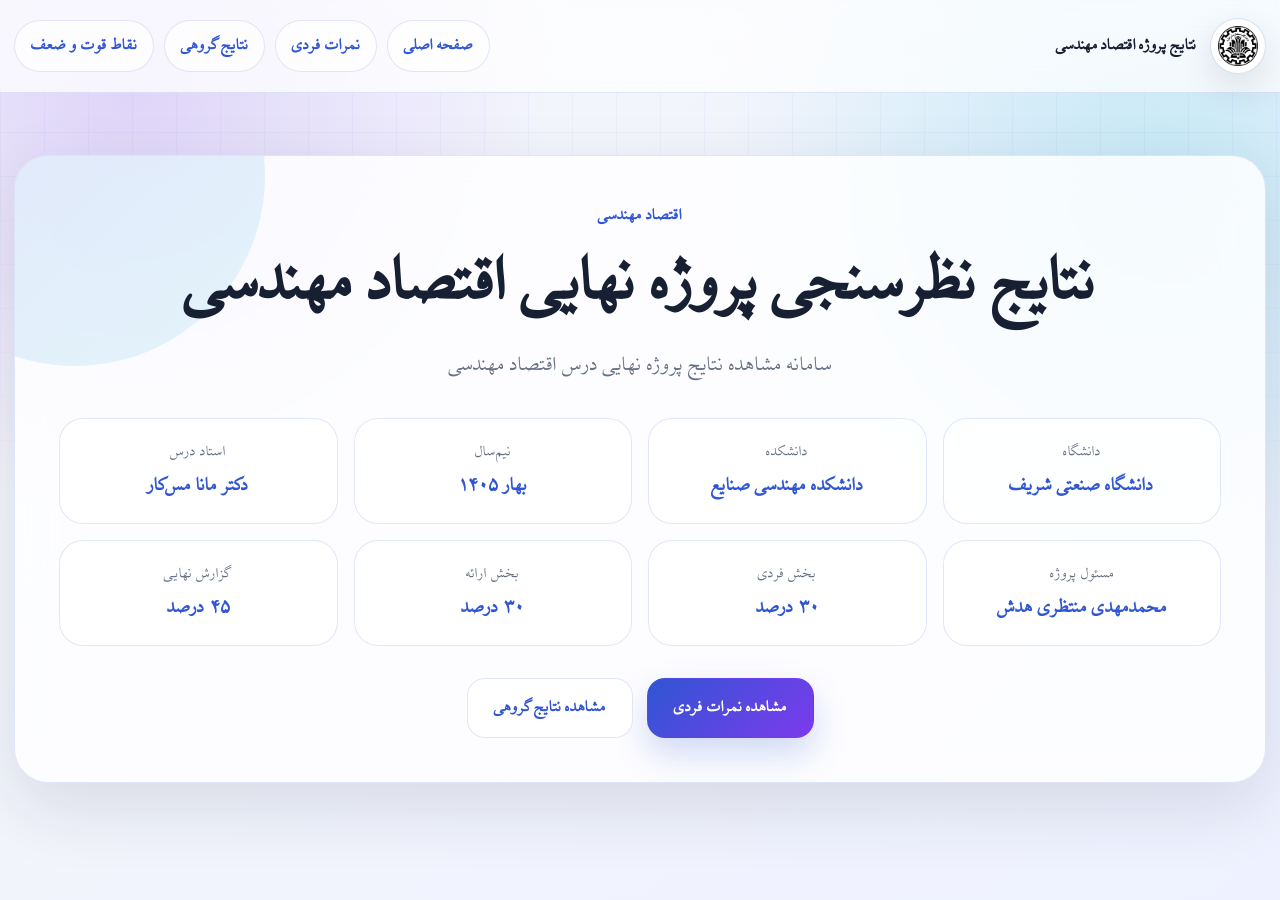
==== docs/index.html @ 081add63 "Initial survey website" ====
<!doctype html>
<html lang="fa" dir="rtl">
<head>
  <meta charset="utf-8">
  <meta name="viewport" content="width=device-width, initial-scale=1">
  <title>نتایج نظرسنجی پروژه نهایی اقتصاد مهندسی</title>
  <link rel="stylesheet" href="assets/styles.css">
</head>
<body>
  
<nav class="nav">
  <div class="container nav-inner">
    <a class="brand" href="index.html">
      <div class="logo">SUT</div>
      <span>نتایج پروژه اقتصاد مهندسی</span>
    </a>
    <div class="nav-links">
      <a href="index.html">صفحه اصلی</a>
      <a href="individual.html">نمرات فردی</a>
      <a href="groups.html">نتایج گروهی</a>
      <a href="comments.html">نقاط قوت و ضعف</a>
    </div>
  </div>
</nav>


  <main class="hero">
    <div class="container center-shell">
      <div class="hero-card">
        <div class="kicker" id="courseName"></div>
        <h1 id="siteTitle"></h1>
        <p class="lead" id="description"></p>

        <div class="meta-grid">
          <div class="meta-item">
            <div class="meta-label">دانشگاه</div>
            <div class="meta-value" id="university"></div>
          </div>
          <div class="meta-item">
            <div class="meta-label">دانشکده</div>
            <div class="meta-value" id="faculty"></div>
          </div>
          <div class="meta-item">
            <div class="meta-label">نیم‌سال</div>
            <div class="meta-value" id="term"></div>
          </div>
          <div class="meta-item">
            <div class="meta-label">استاد درس</div>
            <div class="meta-value" id="instructor"></div>
          </div>
          <div class="meta-item">
            <div class="meta-label">مسئول پروژه</div>
            <div class="meta-value" id="projectManager"></div>
          </div>
          <div class="meta-item">
            <div class="meta-label">بخش فردی</div>
            <div class="meta-value">۳۰ درصد</div>
          </div>
          <div class="meta-item">
            <div class="meta-label">بخش ارائه</div>
            <div class="meta-value">۳۰ درصد</div>
          </div>
          <div class="meta-item">
            <div class="meta-label">گزارش نهایی</div>
            <div class="meta-value">۴۵ درصد</div>
          </div>
        </div>

        <div class="actions">
          <a class="btn" href="individual.html">مشاهده نمرات فردی</a>
          <a class="btn secondary" href="groups.html">مشاهده نتایج گروهی</a>
        </div>
      </div>
    </div>
  </main>

  <script src="assets/app.js"></script>
  <script>initHome();</script>
</body>
</html>
---- docs/assets/styles.css ----
@font-face {
  font-family: "XB Niloofar";
  src: url("fonts/XB_Niloofar.ttf") format("truetype");
  font-weight: normal;
  font-style: normal;
  font-display: swap;
}

:root {
  --bg-1: #f5f7fb;
  --bg-2: #eef1ff;
  --card: rgba(255, 255, 255, 0.82);
  --card-solid: #ffffff;
  --text: #172033;
  --muted: #657085;
  --primary: #3056d3;
  --primary-2: #7c3aed;
  --accent: #06b6d4;
  --accent-2: #f59e0b;
  --line: rgba(48, 86, 211, 0.14);
  --shadow: 0 24px 70px rgba(23, 32, 51, 0.12);
  --shadow-hover: 0 28px 90px rgba(48, 86, 211, 0.20);
  --radius-xl: 34px;
  --radius-lg: 24px;
  --radius-md: 18px;
}

* {
  box-sizing: border-box;
}

html {
  direction: rtl;
  scroll-behavior: smooth;
}

body {
  margin: 0;
  font-family: "XB Niloofar", Tahoma, Arial, sans-serif;
  background:
    radial-gradient(circle at 10% 10%, rgba(124, 58, 237, 0.18), transparent 30%),
    radial-gradient(circle at 90% 20%, rgba(6, 182, 212, 0.18), transparent 32%),
    linear-gradient(135deg, var(--bg-1), var(--bg-2));
  color: var(--text);
  line-height: 2;
  min-height: 100vh;
  text-align: justify;
}

body::before {
  content: "";
  position: fixed;
  inset: 0;
  pointer-events: none;
  background-image:
    linear-gradient(rgba(48, 86, 211, 0.045) 1px, transparent 1px),
    linear-gradient(90deg, rgba(48, 86, 211, 0.045) 1px, transparent 1px);
  background-size: 44px 44px;
  mask-image: linear-gradient(to bottom, black, transparent 75%);
}

a {
  color: inherit;
  text-decoration: none;
}

.container {
  width: min(1480px, calc(100% - 36px));
  margin: 0 auto;
}

.center-shell {
  display: flex;
  justify-content: center;
}

.nav {
  padding: 18px 0;
  border-bottom: 1px solid var(--line);
  background: rgba(255, 255, 255, 0.74);
  backdrop-filter: blur(18px);
  position: sticky;
  top: 0;
  z-index: 50;
}

.nav-inner {
  display: flex;
  align-items: center;
  justify-content: space-between;
  gap: 22px;
}

.brand {
  display: flex;
  align-items: center;
  gap: 14px;
  font-weight: 900;
  letter-spacing: -0.3px;
}

.logo {
  width: 56px;
  height: 56px;
  border-radius: 22px;
  background: linear-gradient(135deg, var(--primary), var(--primary-2));
  color: white;
  display: grid;
  place-items: center;
  font-weight: 900;
  box-shadow: var(--shadow);
  overflow: hidden;
  transition: 0.25s ease;
}

.logo:hover {
  transform: rotate(-4deg) scale(1.03);
}

.logo img {
  width: 100%;
  height: 100%;
  object-fit: cover;
}

.nav-links {
  display: flex;
  gap: 10px;
  flex-wrap: wrap;
}

.nav-links a {
  padding: 9px 16px;
  border: 1px solid var(--line);
  border-radius: 999px;
  background: rgba(255, 255, 255, 0.70);
  color: var(--primary);
  font-weight: 800;
  transition: 0.25s ease;
}

.nav-links a:hover {
  color: white;
  background: linear-gradient(135deg, var(--primary), var(--primary-2));
  transform: translateY(-2px);
  box-shadow: 0 14px 32px rgba(48, 86, 211, 0.22);
}

.hero {
  padding: 62px 0 30px;
}

.hero-card {
  width: 100%;
  background: var(--card);
  border: 1px solid var(--line);
  border-radius: var(--radius-xl);
  padding: 44px;
  box-shadow: var(--shadow);
  backdrop-filter: blur(18px);
  position: relative;
  overflow: hidden;
  transition: 0.3s ease;
}

.hero-card:hover,
.card:hover {
  transform: translateY(-3px);
  box-shadow: var(--shadow-hover);
}

.hero-card::after {
  content: "";
  position: absolute;
  width: 380px;
  height: 380px;
  border-radius: 50%;
  left: -130px;
  top: -170px;
  background: linear-gradient(135deg, rgba(48, 86, 211, 0.13), rgba(6, 182, 212, 0.10));
  z-index: -1;
}

.kicker {
  color: var(--primary);
  font-weight: 900;
  margin-bottom: 10px;
  text-align: center;
}

h1 {
  font-size: clamp(34px, 5vw, 64px);
  line-height: 1.35;
  margin: 0 0 16px;
  text-align: center;
  letter-spacing: -1px;
}

h2 {
  margin: 0 0 18px;
  font-size: 30px;
  text-align: center;
}

h3 {
  margin: 0 0 12px;
  text-align: center;
}

.lead {
  color: var(--muted);
  font-size: 21px;
  max-width: 900px;
  margin: 0 auto;
  text-align: center;
}

.meta-grid {
  display: grid;
  grid-template-columns: repeat(4, minmax(0, 1fr));
  gap: 16px;
  margin-top: 32px;
}

.meta-item {
  background: rgba(255, 255, 255, 0.76);
  border: 1px solid var(--line);
  border-radius: var(--radius-lg);
  padding: 18px;
  text-align: center;
  transition: 0.25s ease;
}

.meta-item:hover {
  transform: translateY(-4px);
  background: white;
  box-shadow: 0 18px 40px rgba(23, 32, 51, 0.10);
}

.meta-label {
  color: var(--muted);
  font-size: 15px;
}

.meta-value {
  font-weight: 900;
  color: var(--primary);
  font-size: 19px;
}

.actions {
  display: flex;
  justify-content: center;
  gap: 14px;
  flex-wrap: wrap;
  margin-top: 32px;
}

.btn {
  display: inline-flex;
  align-items: center;
  justify-content: center;
  min-height: 52px;
  padding: 13px 26px;
  border-radius: 18px;
  font-weight: 900;
  border: 1px solid transparent;
  background: linear-gradient(135deg, var(--primary), var(--primary-2));
  color: white;
  cursor: pointer;
  transition: 0.25s ease;
  box-shadow: 0 16px 34px rgba(48, 86, 211, 0.22);
}

.btn:hover {
  transform: translateY(-3px);
  box-shadow: 0 22px 48px rgba(48, 86, 211, 0.30);
}

.btn.secondary {
  background: rgba(255, 255, 255, 0.85);
  color: var(--primary);
  border-color: var(--line);
  box-shadow: none;
}

.btn.secondary:hover {
  color: white;
  background: linear-gradient(135deg, var(--accent), var(--primary));
}

.section {
  padding: 34px 0;
}

.card {
  width: 100%;
  background: var(--card);
  border: 1px solid var(--line);
  border-radius: var(--radius-xl);
  padding: 30px;
  box-shadow: var(--shadow);
  margin-bottom: 22px;
  backdrop-filter: blur(18px);
  transition: 0.3s ease;
}

.table-wrap {
  overflow-x: auto;
  border-radius: var(--radius-lg);
  border: 1px solid var(--line);
  background: var(--card-solid);
  box-shadow: inset 0 1px 0 rgba(255,255,255,0.70);
}

table {
  border-collapse: separate;
  border-spacing: 0;
  width: 100%;
  min-width: 980px;
  background: white;
  overflow: hidden;
}

th, td {
  padding: 14px 12px;
  border-bottom: 1px solid rgba(101, 112, 133, 0.14);
  text-align: center;
  vertical-align: middle;
}

th {
  background: linear-gradient(180deg, #eef3ff, #e7ecff);
  color: #1f3a8a;
  font-weight: 900;
  position: sticky;
  top: 0;
  z-index: 2;
}

td {
  transition: 0.2s ease;
}

tr:hover td {
  background: #f8fbff;
}

.indicator-col {
  border-right: 2px solid rgba(48, 86, 211, 0.20);
}

.stat-cell {
  min-width: 170px;
}

.stat-main {
  font-weight: 900;
  color: var(--primary);
  font-size: 19px;
}

.stat-sub {
  color: var(--muted);
  font-size: 15px;
  margin-top: 2px;
}

.badge {
  display: inline-flex;
  align-items: center;
  justify-content: center;
  border-radius: 999px;
  padding: 5px 12px;
  font-weight: 900;
  min-width: 92px;
  white-space: nowrap;
}

.badge.ok {
  background: #e8f8ef;
  color: #087443;
}

.badge.no {
  background: #eef1f7;
  color: #657085;
}

.badge.own {
  background: #fff4db;
  color: #9a5b00;
}

.grade-pill {
  display: inline-flex;
  align-items: center;
  justify-content: center;
  min-width: 70px;
  padding: 6px 14px;
  border-radius: 14px;
  background: linear-gradient(135deg, rgba(48, 86, 211, 0.12), rgba(124, 58, 237, 0.12));
  color: var(--primary);
  font-weight: 900;
}

.search-box {
  display: flex;
  justify-content: center;
  gap: 10px;
  flex-wrap: wrap;
  margin: 18px 0 24px;
}

input, select {
  min-height: 48px;
  padding: 10px 16px;
  border: 1px solid var(--line);
  border-radius: 16px;
  font: inherit;
  background: white;
  min-width: min(100%, 360px);
  outline: none;
  transition: 0.2s ease;
  text-align: center;
}

input:focus {
  border-color: rgba(48, 86, 211, 0.45);
  box-shadow: 0 0 0 5px rgba(48, 86, 211, 0.10);
}

.group-grid {
  display: grid;
  grid-template-columns: repeat(4, minmax(0, 1fr));
  gap: 16px;
}

.group-button {
  border: 1px solid var(--line);
  background: rgba(255, 255, 255, 0.84);
  border-radius: var(--radius-lg);
  padding: 20px;
  cursor: pointer;
  text-align: center;
  transition: 0.25s ease;
  min-height: 132px;
}

.group-button:hover {
  transform: translateY(-5px);
  box-shadow: var(--shadow-hover);
  border-color: rgba(48, 86, 211, 0.38);
  background: white;
}

.group-button strong {
  color: var(--primary);
  display: block;
  font-size: 23px;
}

.group-button span {
  display: block;
  color: var(--muted);
  margin-top: 8px;
}

.comments-table {
  display: grid;
  gap: 14px;
}

.comment-row {
  display: grid;
  grid-template-columns: 110px 1fr 1fr;
  gap: 14px;
  align-items: stretch;
}

.comment-index,
.comment-box {
  background: white;
  border: 1px solid var(--line);
  border-radius: var(--radius-md);
  padding: 16px;
}

.comment-index {
  display: grid;
  place-items: center;
  font-weight: 900;
  color: var(--primary);
  background: linear-gradient(180deg, #eef3ff, #ffffff);
  text-align: center;
}

.comment-box {
  text-align: justify;
  transition: 0.25s ease;
}

.comment-box:hover {
  transform: translateY(-2px);
  box-shadow: 0 16px 35px rgba(23, 32, 51, 0.09);
}

.comment-title {
  text-align: center;
  font-weight: 900;
  color: var(--primary);
  margin-bottom: 8px;
}

.empty {
  color: var(--muted);
  text-align: center;
  padding: 20px;
}

.footer {
  padding: 32px 0;
  color: var(--muted);
  text-align: center;
}

@media (max-width: 1100px) {
  .meta-grid {
    grid-template-columns: repeat(2, 1fr);
  }

  .group-grid {
    grid-template-columns: repeat(2, 1fr);
  }

  .comment-row {
    grid-template-columns: 1fr;
  }
}

@media (max-width: 650px) {
  .container {
    width: min(100% - 22px, 1480px);
  }

  .meta-grid,
  .group-grid {
    grid-template-columns: 1fr;
  }

  .hero-card,
  .card {
    padding: 22px;
    border-radius: 24px;
  }

  h1 {
    font-size: 32px;
  }

  .nav-inner {
    flex-direction: column;
  }

  .nav-links {
    justify-content: center;
  }
}

/* PATCH_V2_START */

/* اجبار فونت روی همه اجزای سایت، مخصوصاً صفحه نظرات */
html,
body,
body *,
button,
input,
select,
textarea,
table,
th,
td,
.comment-box,
.comment-box *,
.comment-index,
.group-button,
.group-button * {
  font-family: "XB Niloofar", Tahoma, Arial, sans-serif !important;
}

/* استفاده بیشتر از عرض صفحه و وسط‌چین ماندن ساختار */
.container {
  width: min(1640px, calc(100% - 28px)) !important;
  margin-left: auto !important;
  margin-right: auto !important;
}

.card,
.hero-card {
  width: 100% !important;
  margin-left: auto !important;
  margin-right: auto !important;
}

/* لوگوی گرد با پس‌زمینه سفید، مناسب لوگوی دانشگاه */
.logo {
  border-radius: 50% !important;
  background: #ffffff !important;
  border: 1px solid rgba(48, 86, 211, 0.18) !important;
  padding: 7px !important;
  color: #3056d3 !important;
  box-shadow: 0 14px 36px rgba(23, 32, 51, 0.12) !important;
}

.logo img {
  width: 100% !important;
  height: 100% !important;
  object-fit: contain !important;
}

/* هدر ثابت هنگام اسکرول داخل جدول */
.table-wrap {
  max-height: 78vh !important;
  overflow: auto !important;
  position: relative !important;
}

th {
  position: sticky !important;
  top: 0 !important;
  z-index: 5 !important;
}

/* تفکیک بهتر ستون‌ها در جدول نمرات گروهی */
.group-stats-table th,
.group-stats-table td {
  border-left: 2px solid rgba(48, 86, 211, 0.13) !important;
}

.group-stats-table th:last-child,
.group-stats-table td:last-child {
  border-left: none !important;
}

.group-stats-table td:nth-child(2),
.group-stats-table td:nth-child(4) {
  background: rgba(48, 86, 211, 0.035) !important;
}

.group-stats-table td:nth-child(3) {
  background: rgba(6, 182, 212, 0.045) !important;
}

/* هدر قابل کلیک برای سورت */
.sort-head {
  width: 100%;
  border: 0;
  background: transparent;
  color: inherit;
  cursor: pointer;
  font: inherit;
  font-weight: 900;
  padding: 4px 6px;
  border-radius: 12px;
  transition: 0.2s ease;
}

.sort-head:hover {
  background: rgba(48, 86, 211, 0.10);
  transform: translateY(-1px);
}

.sort-head.active {
  background: linear-gradient(135deg, rgba(48, 86, 211, 0.14), rgba(124, 58, 237, 0.13));
  color: #1f3a8a;
}

.sort-icon {
  display: inline-block;
  margin-right: 6px;
  color: #7c3aed;
  font-weight: 900;
}

/* خوانایی بهتر سلول‌های آماری */
.stat-cell {
  min-width: 220px !important;
  text-align: center !important;
}

.stat-main {
  font-size: 20px !important;
}

.stat-sub {
  font-size: 16px !important;
}

/* همراستایی نظرها */
.comments-table {
  width: 100%;
}

.comment-row {
  grid-template-columns: 110px minmax(0, 1fr) minmax(0, 1fr) !important;
  align-items: stretch !important;
}

.comment-box {
  min-height: 100% !important;
  display: block !important;
  text-align: justify !important;
  text-align-last: auto !important;
}

.comment-title {
  text-align: center !important;
}

@media (max-width: 1100px) {
  .comment-row {
    grid-template-columns: 1fr !important;
  }
}

/* PATCH_V2_END */

/* PATCH_V4_FLOATING_HEADERS_START */

/* حذف رفتار sticky قبلی و ظاهر سایه‌دار */
.table-wrap {
  max-height: none !important;
  overflow-x: auto !important;
  overflow-y: visible !important;
  position: relative !important;
  border-radius: 24px !important;
}

.table-wrap thead,
.table-wrap thead th,
.table-wrap th {
  position: static !important;
  top: auto !important;
  z-index: auto !important;
  box-shadow: none !important;
}

.table-wrap thead th::after {
  display: none !important;
}

/* ظاهر ساده، تمیز و بدون سایه برای هدر اصلی */
.table-wrap th {
  background: #eaf0ff !important;
  color: #1f3a8a !important;
  border-bottom: 1px solid rgba(48, 86, 211, 0.20) !important;
}

/* هدر شناور ساخته‌شده با JS */
.floating-table-header {
  position: fixed;
  display: none;
  overflow: hidden;
  pointer-events: auto;
  background: #eaf0ff;
  border: 1px solid rgba(48, 86, 211, 0.18);
  border-bottom: 1px solid rgba(48, 86, 211, 0.28);
  border-radius: 0 0 18px 18px;
  z-index: 45;
}

.floating-table-header table {
  border-collapse: separate !important;
  border-spacing: 0 !important;
  table-layout: fixed !important;
  background: #eaf0ff !important;
}

.floating-table-header th {
  background: #eaf0ff !important;
  color: #1f3a8a !important;
  border-bottom: 1px solid rgba(48, 86, 211, 0.20) !important;
  box-shadow: none !important;
  position: static !important;
  white-space: normal !important;
  text-align: center !important;
  vertical-align: middle !important;
}

/* عرض مناسب ستون نمره مشارکت */
#individualHeader th:last-child,
#individualBody td:last-child {
  min-width: 220px !important;
  width: 220px !important;
  white-space: nowrap !important;
}

#individualHeader th:nth-last-child(2),
#individualBody td:nth-last-child(2) {
  min-width: 140px !important;
  width: 140px !important;
  white-space: nowrap !important;
}

#individualHeader th:last-child {
  line-height: 1.7 !important;
  padding-left: 24px !important;
  padding-right: 24px !important;
}

/* عرض بهتر برای هدرهای سورت جدول گروهی */
.group-stats-table th {
  min-width: 250px !important;
}

.group-stats-table th:first-child {
  min-width: 220px !important;
}

/* جلوگیری از فشرده‌شدن badgeها */
#individualBody .badge {
  min-width: 112px !important;
}

/* PATCH_V4_FLOATING_HEADERS_END */

/* PATCH_V5_MOBILE_SAFE_START */

/* اسکرول نرم جدول‌ها روی گوشی */
.table-wrap {
  -webkit-overflow-scrolling: touch !important;
  overscroll-behavior-x: contain !important;
}

/* راهنمای بصری برای اینکه کاربر بفهمد جدول افقی اسکرول دارد */
.table-wrap::after {
  content: "";
  position: sticky;
  left: 0;
  top: 0;
  display: block;
  width: 34px;
  height: 100%;
  pointer-events: none;
}

/* موبایل و تبلت‌های کوچک */
@media (max-width: 768px) {
  body {
    line-height: 1.9 !important;
    font-size: 16px !important;
  }

  .container {
    width: calc(100% - 18px) !important;
  }

  .nav {
    position: sticky !important;
    top: 0 !important;
    padding: 10px 0 !important;
  }

  .nav-inner {
    gap: 10px !important;
  }

  .brand {
    justify-content: center !important;
    width: 100% !important;
    font-size: 15px !important;
  }

  .logo {
    width: 46px !important;
    height: 46px !important;
    border-radius: 50% !important;
  }

  .nav-links {
    width: 100% !important;
    justify-content: center !important;
    gap: 7px !important;
  }

  .nav-links a {
    font-size: 14px !important;
    padding: 7px 11px !important;
  }

  .hero {
    padding: 24px 0 16px !important;
  }

  .hero-card,
  .card {
    border-radius: 22px !important;
    padding: 18px !important;
  }

  h1 {
    font-size: 26px !important;
    line-height: 1.55 !important;
  }

  h2 {
    font-size: 22px !important;
  }

  .lead {
    font-size: 17px !important;
  }

  .meta-grid {
    grid-template-columns: 1fr !important;
    gap: 10px !important;
  }

  .meta-item {
    padding: 13px !important;
  }

  .actions {
    flex-direction: column !important;
    align-items: stretch !important;
  }

  .btn {
    width: 100% !important;
    min-height: 48px !important;
  }

  .search-box input {
    width: 100% !important;
    min-width: 0 !important;
  }

  /* جدول‌ها روی موبایل افقی اسکرول شوند نه اینکه صفحه را بشکنند */
  table {
    min-width: 980px !important;
  }

  .group-stats-table {
    min-width: 860px !important;
  }

  th,
  td {
    padding: 10px 8px !important;
    font-size: 15px !important;
  }

  .badge {
    min-width: 96px !important;
    font-size: 14px !important;
    padding: 4px 9px !important;
  }

  .grade-pill {
    min-width: 68px !important;
    font-size: 15px !important;
  }

  #individualHeader th:last-child,
  #individualBody td:last-child {
    min-width: 220px !important;
    width: 220px !important;
  }

  .group-grid {
    grid-template-columns: 1fr !important;
  }

  .group-button {
    min-height: 105px !important;
    padding: 16px !important;
  }

  .comment-row {
    grid-template-columns: 1fr !important;
    gap: 10px !important;
  }

  .comment-index {
    min-height: 44px !important;
  }

  .comment-box {
    padding: 13px !important;
  }

  /* روی گوشی hover واقعی نداریم؛ حرکت‌ها را کم می‌کنیم تا صفحه نلرزد */
  .hero-card:hover,
  .card:hover,
  .group-button:hover,
  .comment-box:hover,
  .btn:hover,
  .nav-links a:hover {
    transform: none !important;
  }

  /* هدر شناور روی موبایل ساده‌تر و کم‌ریسک‌تر باشد */
  .floating-table-header {
    border-radius: 0 0 14px 14px !important;
    max-width: calc(100vw - 18px) !important;
  }

  .floating-table-header th {
    font-size: 14px !important;
    padding: 9px 7px !important;
  }
}

/* موبایل خیلی کوچک */
@media (max-width: 420px) {
  h1 {
    font-size: 23px !important;
  }

  .nav-links a {
    font-size: 13px !important;
    padding: 6px 9px !important;
  }

  table {
    min-width: 940px !important;
  }

  .group-stats-table {
    min-width: 820px !important;
  }

  th,
  td {
    font-size: 14px !important;
  }
}

/* PATCH_V5_MOBILE_SAFE_END */

/* PRIVACY_NOTE_CARD_START */
.privacy-note-card {
  background: linear-gradient(135deg, rgba(48, 86, 211, 0.08), rgba(6, 182, 212, 0.08)) !important;
  border: 1px solid rgba(48, 86, 211, 0.18) !important;
  box-shadow: none !important;
}

.privacy-note-card p {
  margin: 0;
  text-align: center;
  color: #3056d3;
  font-weight: 900;
  font-size: 18px;
}
/* PRIVACY_NOTE_CARD_END */
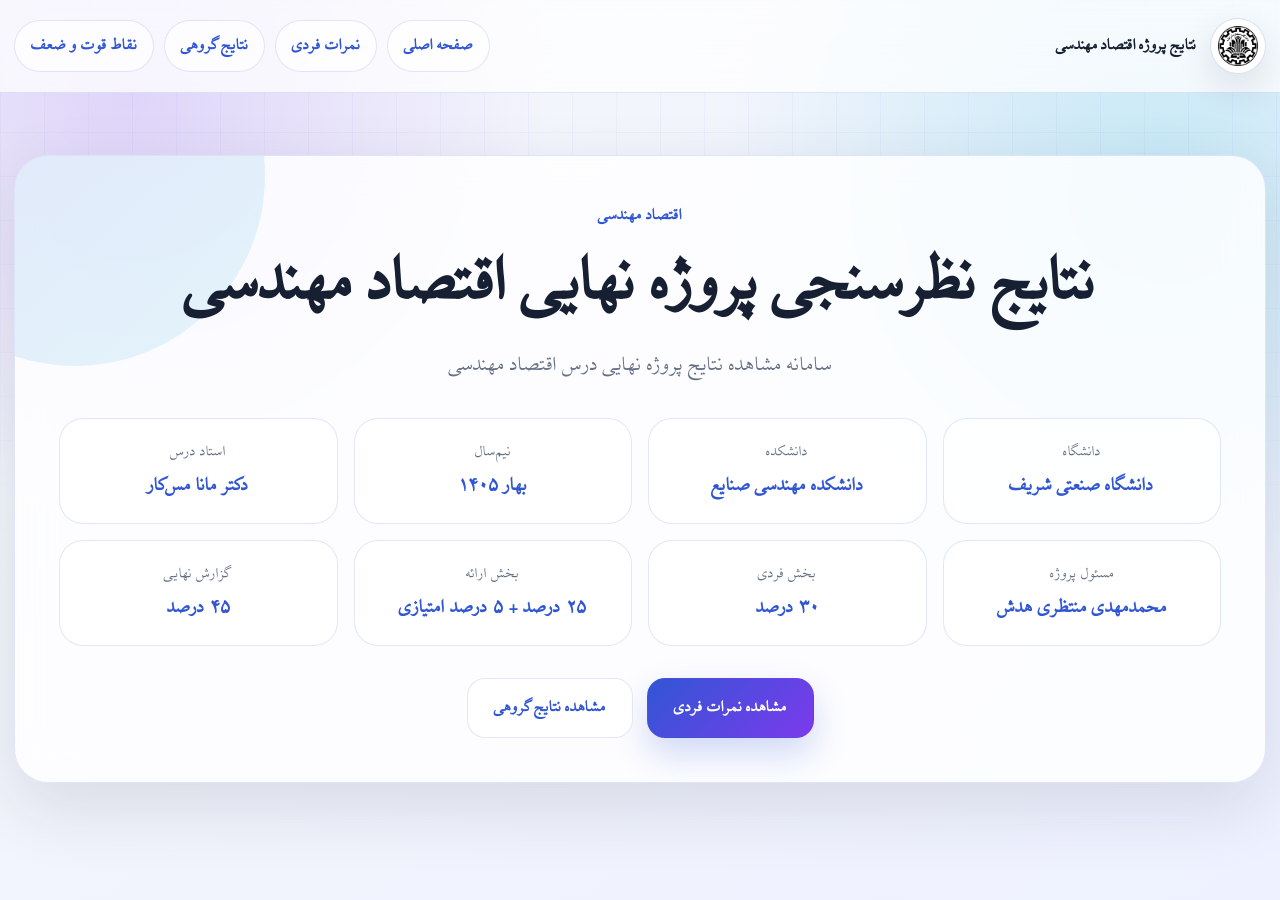
==== commit cd4d968a: "Final review" ====
--- a/docs/index.html
+++ b/docs/index.html
@@ -58,7 +58,7 @@
           </div>
           <div class="meta-item">
             <div class="meta-label">بخش ارائه</div>
-            <div class="meta-value">۳۰ درصد</div>
+            <div class="meta-value">۲۵ درصد + ۵ درصد امتیازی</div>
           </div>
           <div class="meta-item">
             <div class="meta-label">گزارش نهایی</div>
--- a/docs/assets/styles.css
+++ b/docs/assets/styles.css
@@ -1054,3 +1054,164 @@
   font-size: 18px;
 }
 /* PRIVACY_NOTE_CARD_END */
+
+/* PATCH_V7_GROUP_FINAL_LAYOUT_START */
+
+/* جدول جدید با همان سبک خط‌های قبلی */
+.group-final-table-v7 {
+  min-width: 1320px !important;
+}
+
+.group-final-table-v7 th,
+.group-final-table-v7 td {
+  vertical-align: middle !important;
+}
+
+/* عرض ستون‌ها */
+.group-final-table-v7 th:nth-child(1),
+.group-final-table-v7 td:nth-child(1) {
+  min-width: 220px !important;
+  width: 220px !important;
+}
+
+.group-final-table-v7 th:nth-child(2),
+.group-final-table-v7 th:nth-child(3),
+.group-final-table-v7 th:nth-child(4),
+.group-final-table-v7 td:nth-child(2),
+.group-final-table-v7 td:nth-child(3),
+.group-final-table-v7 td:nth-child(4) {
+  min-width: 255px !important;
+}
+
+.group-final-table-v7 th:nth-child(5),
+.group-final-table-v7 td:nth-child(5) {
+  min-width: 120px !important;
+  width: 120px !important;
+}
+
+.group-final-table-v7 th:nth-child(6),
+.group-final-table-v7 td:nth-child(6) {
+  min-width: 210px !important;
+  width: 210px !important;
+}
+
+/* حذف هر نوع خط جداکننده متفاوت از نسخه قبلی */
+.group-final-table-v7 th,
+.group-final-table-v7 td {
+  border-left: 2px solid rgba(48, 86, 211, 0.13) !important;
+  border-right: none !important;
+}
+
+.group-final-table-v7 th:last-child,
+.group-final-table-v7 td:last-child {
+  border-left: none !important;
+}
+
+/* خنثی کردن جداکننده‌های ویژه نسخه قبل */
+.group-final-table-v7 td:nth-child(3),
+.group-final-table-v7 th:nth-child(3),
+.group-final-table-v7 td:nth-child(4),
+.group-final-table-v7 th:nth-child(4) {
+  border-left: 2px solid rgba(48, 86, 211, 0.13) !important;
+  border-right: none !important;
+}
+
+/* خنثی کردن پس‌زمینه‌های متفاوت نسخه قبلی برای هماهنگی بیشتر */
+.group-final-table-v7 td {
+  background: white !important;
+}
+
+.group-final-table-v7 tr:hover td {
+  background: #f8fbff !important;
+}
+
+.group-name-cell small {
+  color: var(--muted);
+  font-size: 15px;
+}
+
+.award-cell,
+.group-grade-cell {
+  text-align: center !important;
+}
+
+/* فقط آیکون، بدون متن */
+.award-icon-only {
+  display: inline-flex;
+  align-items: center;
+  justify-content: center;
+  width: 54px;
+  height: 54px;
+  border-radius: 50%;
+  font-size: 30px;
+  line-height: 1;
+  transition: 0.25s ease;
+}
+
+.award-icon-only:hover {
+  transform: translateY(-2px) scale(1.08);
+}
+
+.award-icon-only.award-gold {
+  background: linear-gradient(135deg, #fff7cc, #ffe08a);
+  box-shadow: 0 10px 24px rgba(180, 120, 0, 0.18);
+}
+
+.award-icon-only.award-silver {
+  background: linear-gradient(135deg, #ffffff, #e3e8f0);
+  box-shadow: 0 10px 24px rgba(100, 116, 139, 0.16);
+}
+
+.award-icon-only.award-bronze {
+  background: linear-gradient(135deg, #ffe9d6, #d99a62);
+  box-shadow: 0 10px 24px rgba(154, 78, 26, 0.16);
+}
+
+/* برای گروه‌های آخر هیچ چیزی نمایش داده نشود */
+.award-empty {
+  display: inline-block;
+  width: 1px;
+  height: 1px;
+}
+
+.final-grade-pill {
+  display: inline-flex;
+  align-items: center;
+  justify-content: center;
+  min-width: 84px;
+  min-height: 42px;
+  padding: 8px 16px;
+  border-radius: 16px;
+  background: linear-gradient(135deg, rgba(48, 86, 211, 0.12), rgba(124, 58, 237, 0.12));
+  color: var(--primary);
+  font-weight: 900;
+  font-size: 19px;
+}
+
+.group-final-table-v7 .stat-cell {
+  min-width: 230px !important;
+}
+
+.group-final-table-v7 .sort-head {
+  min-height: 38px;
+}
+
+/* موبایل */
+@media (max-width: 768px) {
+  .group-final-table-v7 {
+    min-width: 1260px !important;
+  }
+
+  .award-icon-only {
+    width: 46px;
+    height: 46px;
+    font-size: 26px;
+  }
+
+  .final-grade-pill {
+    min-width: 76px;
+    font-size: 16px;
+  }
+}
+
+/* PATCH_V7_GROUP_FINAL_LAYOUT_END */
